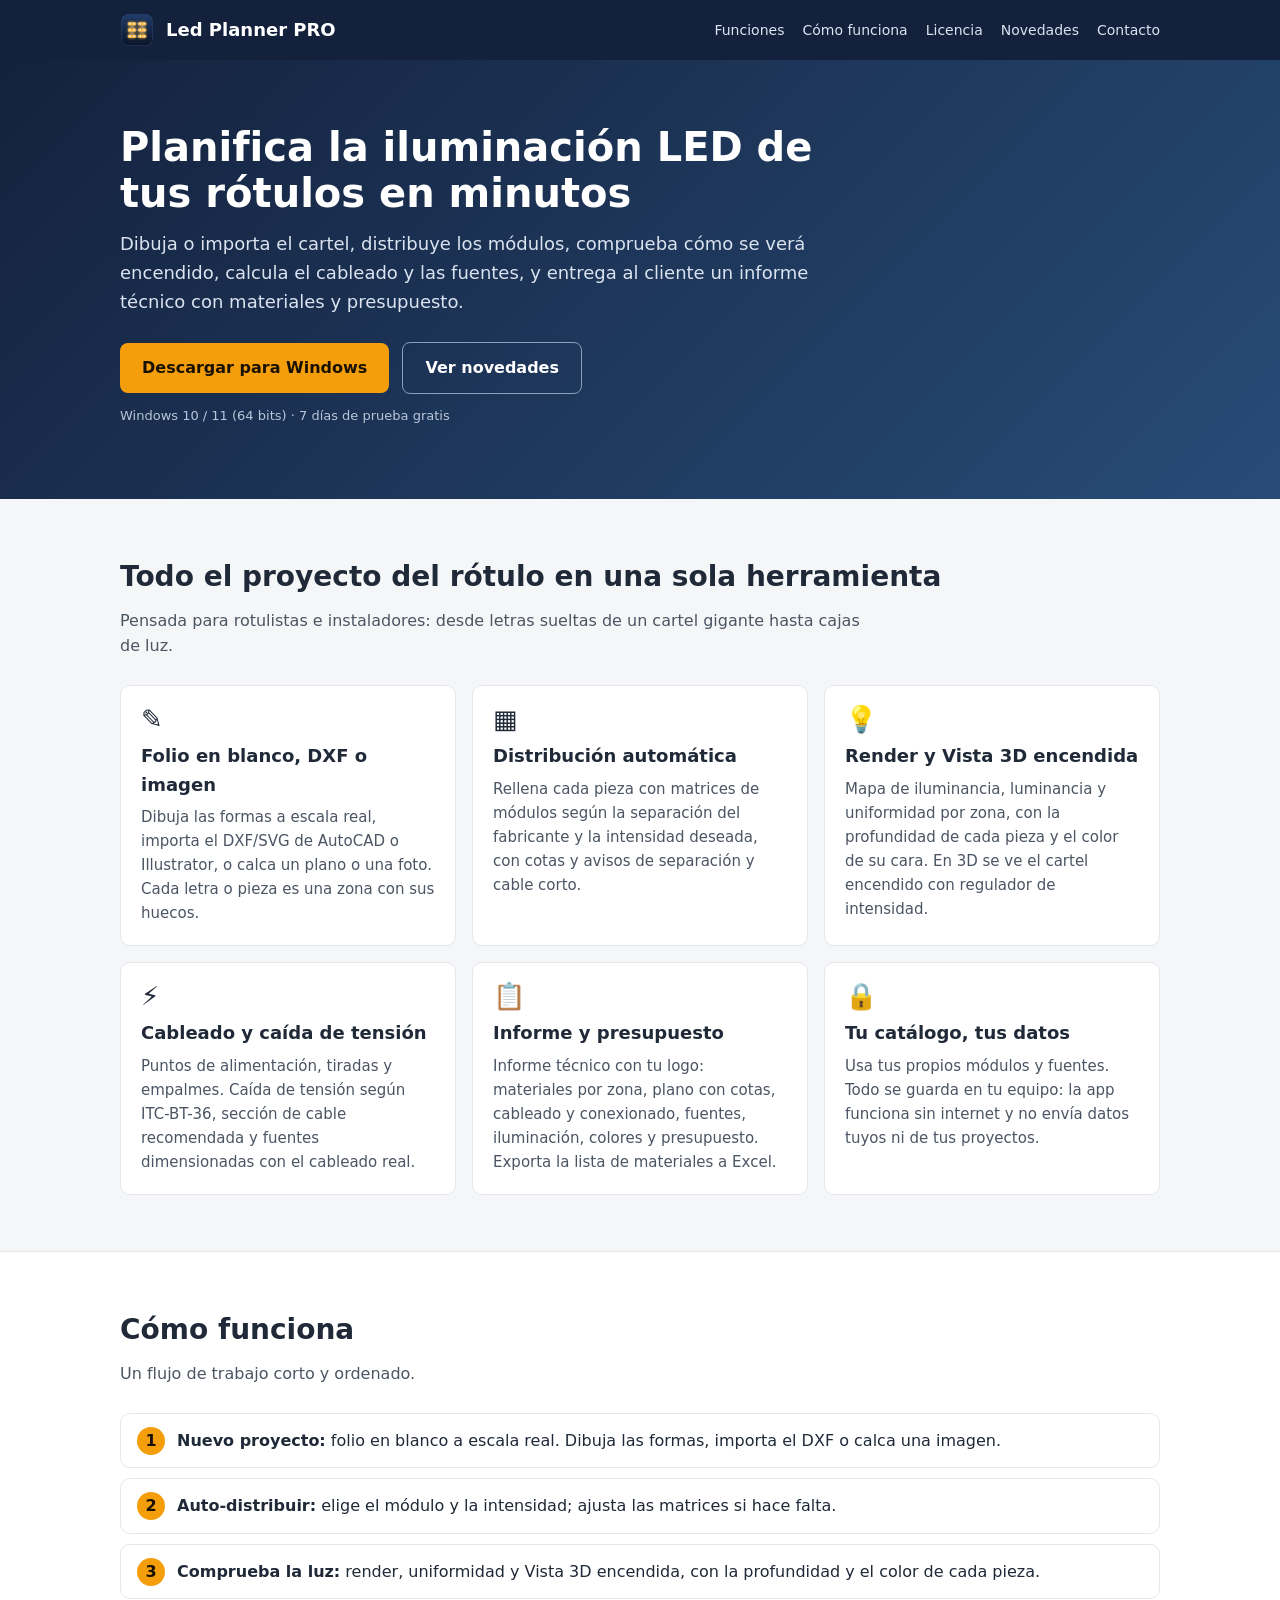
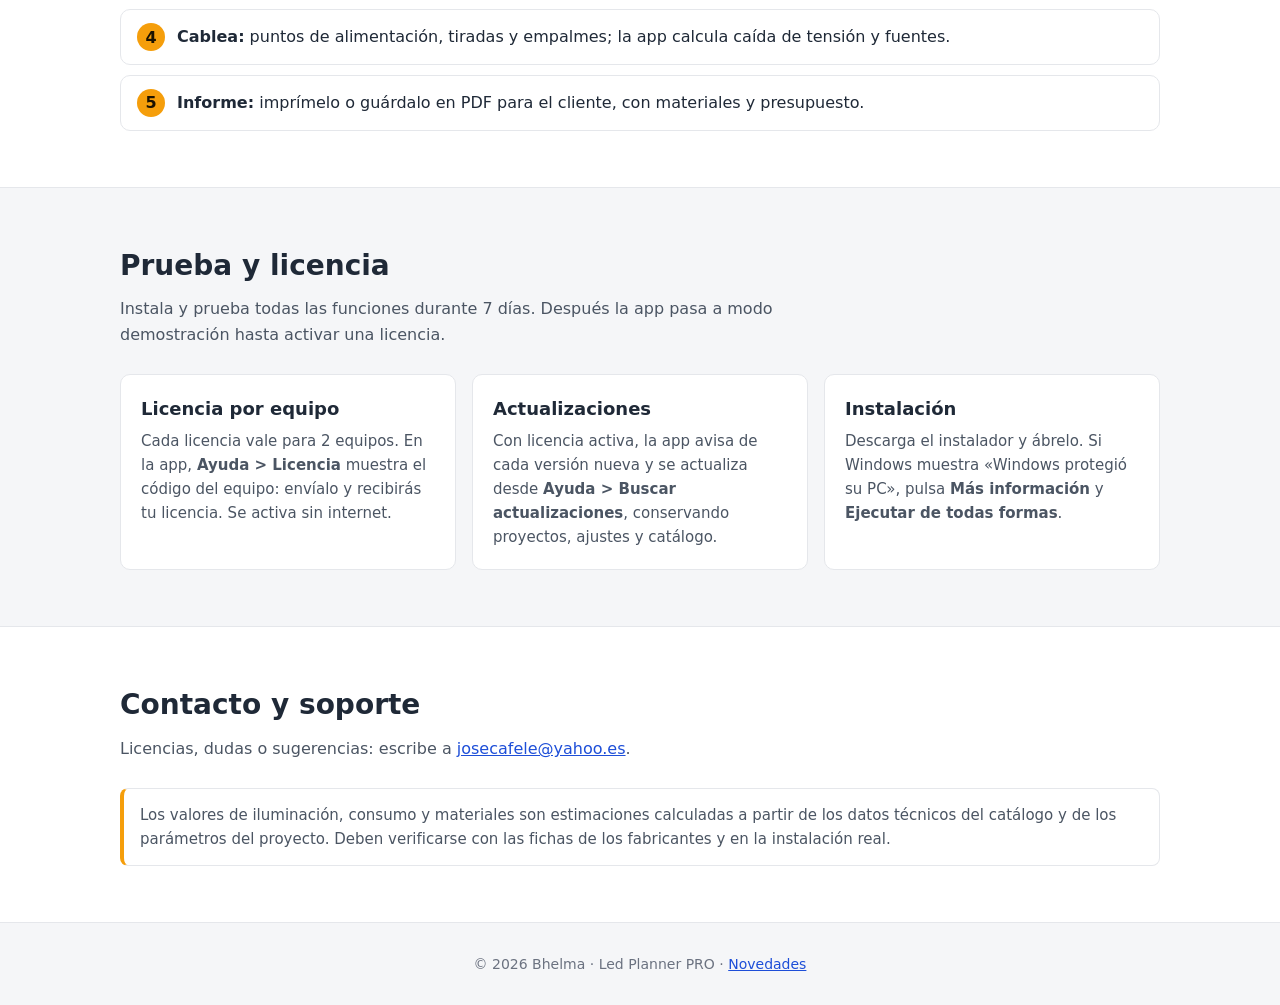
==== index.html @ 26e9446d "Web y novedades 2.10.0" ====
<!DOCTYPE html>
<html lang="es">
<head>
<meta charset="UTF-8">
<meta name="viewport" content="width=device-width, initial-scale=1">
<title>Led Planner PRO</title>
<meta name="description" content="Led Planner PRO: planificación de módulos LED para rótulos y letras corpóreas. Distribución, iluminación, cableado, fuentes de alimentación e informe para el cliente.">
<link rel="icon" href="icon.png">
<link rel="stylesheet" href="style.css">
</head>
<body>
<header class="top"><div class="wrap">
  <img src="icon.png" alt=""><a class="brand" href="./">Led Planner PRO</a>
  <nav><a href="#funciones">Funciones</a><a href="#como">Cómo funciona</a><a href="#licencia">Licencia</a><a href="novedades.html">Novedades</a><a href="#contacto">Contacto</a></nav>
</div></header>

<div class="hero"><div class="wrap">
  <h1>Planifica la iluminación LED de tus rótulos en minutos</h1>
  <p>Dibuja o importa el cartel, distribuye los módulos, comprueba cómo se verá encendido, calcula el cableado y las fuentes, y entrega al cliente un informe técnico con materiales y presupuesto.</p>
  <a class="btn" id="dl" href="https://github.com/Bhelma/ledplannerpro/releases/latest">Descargar para Windows</a>
  <a class="btn sec" href="novedades.html">Ver novedades</a>
  <span class="ver" id="ver">Windows 10 / 11 (64 bits) · 7 días de prueba gratis</span>
</div></div>

<section id="funciones"><div class="wrap">
  <h2>Todo el proyecto del rótulo en una sola herramienta</h2>
  <p class="lead">Pensada para rotulistas e instaladores: desde letras sueltas de un cartel gigante hasta cajas de luz.</p>
  <div class="grid">
    <div class="card"><div class="ic">&#9998;</div><h3>Folio en blanco, DXF o imagen</h3><p>Dibuja las formas a escala real, importa el DXF/SVG de AutoCAD o Illustrator, o calca un plano o una foto. Cada letra o pieza es una zona con sus huecos.</p></div>
    <div class="card"><div class="ic">&#9638;</div><h3>Distribución automática</h3><p>Rellena cada pieza con matrices de módulos según la separación del fabricante y la intensidad deseada, con cotas y avisos de separación y cable corto.</p></div>
    <div class="card"><div class="ic">&#128161;</div><h3>Render y Vista 3D encendida</h3><p>Mapa de iluminancia, luminancia y uniformidad por zona, con la profundidad de cada pieza y el color de su cara. En 3D se ve el cartel encendido con regulador de intensidad.</p></div>
    <div class="card"><div class="ic">&#9889;</div><h3>Cableado y caída de tensión</h3><p>Puntos de alimentación, tiradas y empalmes. Caída de tensión según ITC-BT-36, sección de cable recomendada y fuentes dimensionadas con el cableado real.</p></div>
    <div class="card"><div class="ic">&#128203;</div><h3>Informe y presupuesto</h3><p>Informe técnico con tu logo: materiales por zona, plano con cotas, cableado y conexionado, fuentes, iluminación, colores y presupuesto. Exporta la lista de materiales a Excel.</p></div>
    <div class="card"><div class="ic">&#128274;</div><h3>Tu catálogo, tus datos</h3><p>Usa tus propios módulos y fuentes. Todo se guarda en tu equipo: la app funciona sin internet y no envía datos tuyos ni de tus proyectos.</p></div>
  </div>
</div></section>

<section id="como" class="alt"><div class="wrap">
  <h2>Cómo funciona</h2>
  <p class="lead">Un flujo de trabajo corto y ordenado.</p>
  <ol class="steps">
    <li><b>Nuevo proyecto:</b> folio en blanco a escala real. Dibuja las formas, importa el DXF o calca una imagen.</li>
    <li><b>Auto-distribuir:</b> elige el módulo y la intensidad; ajusta las matrices si hace falta.</li>
    <li><b>Comprueba la luz:</b> render, uniformidad y Vista 3D encendida, con la profundidad y el color de cada pieza.</li>
    <li><b>Cablea:</b> puntos de alimentación, tiradas y empalmes; la app calcula caída de tensión y fuentes.</li>
    <li><b>Informe:</b> imprímelo o guárdalo en PDF para el cliente, con materiales y presupuesto.</li>
  </ol>
</div></section>

<section id="licencia"><div class="wrap">
  <h2>Prueba y licencia</h2>
  <p class="lead">Instala y prueba todas las funciones durante 7 días. Después la app pasa a modo demostración hasta activar una licencia.</p>
  <div class="grid">
    <div class="card"><h3>Licencia por equipo</h3><p>Cada licencia vale para 2 equipos. En la app, <b>Ayuda &gt; Licencia</b> muestra el código del equipo: envíalo y recibirás tu licencia. Se activa sin internet.</p></div>
    <div class="card"><h3>Actualizaciones</h3><p>Con licencia activa, la app avisa de cada versión nueva y se actualiza desde <b>Ayuda &gt; Buscar actualizaciones</b>, conservando proyectos, ajustes y catálogo.</p></div>
    <div class="card"><h3>Instalación</h3><p>Descarga el instalador y ábrelo. Si Windows muestra «Windows protegió su PC», pulsa <b>Más información</b> y <b>Ejecutar de todas formas</b>.</p></div>
  </div>
</div></section>

<section id="contacto" class="alt"><div class="wrap">
  <h2>Contacto y soporte</h2>
  <p class="lead">Licencias, dudas o sugerencias: escribe a <a href="mailto:josecafele@yahoo.es">josecafele@yahoo.es</a>.</p>
  <div class="note">Los valores de iluminación, consumo y materiales son estimaciones calculadas a partir de los datos técnicos del catálogo y de los parámetros del proyecto. Deben verificarse con las fichas de los fabricantes y en la instalación real.</div>
</div></section>

<footer><div class="wrap">© <span id="year">2026</span> Bhelma · Led Planner PRO · <a href="novedades.html">Novedades</a></div></footer>
<script src="site.js"></script>
</body>
</html>
---- style.css ----
:root{
  --bg:#f5f6f8;--card:#ffffff;--tx:#1f2937;--tx2:#4b5563;--tx3:#6b7280;--bd:#e5e7eb;
  --ac:#f59e0b;--ac2:#d97706;--hero1:#14213d;--hero2:#274c77;--link:#1d4ed8;--ok:#166534;--okb:#dcfce7;
}
@media (prefers-color-scheme:dark){
  :root{--bg:#111318;--card:#1b1e25;--tx:#e5e7eb;--tx2:#c4c8d0;--tx3:#9aa0aa;--bd:#2c313b;--link:#7aa2f7;--ok:#86efac;--okb:#14321f}
}
*{box-sizing:border-box}
html{scroll-behavior:smooth}
body{margin:0;background:var(--bg);color:var(--tx);font:16px/1.6 "Segoe UI",system-ui,-apple-system,Roboto,Arial,sans-serif}
a{color:var(--link)}
.wrap{max-width:1080px;margin:0 auto;padding:0 20px}
header.top{background:var(--hero1);color:#fff}
header.top .wrap{display:flex;align-items:center;gap:12px;height:60px}
header.top img{width:34px;height:34px;border-radius:8px}
header.top .brand{font-weight:700;font-size:18px;color:#fff;text-decoration:none}
header.top nav{margin-left:auto;display:flex;gap:18px;flex-wrap:wrap}
header.top nav a{color:#dbe3f0;text-decoration:none;font-size:14px}
header.top nav a:hover{color:#fff}
.hero{background:linear-gradient(135deg,var(--hero1),var(--hero2));color:#fff;padding:64px 0 72px}
.hero h1{font-size:40px;line-height:1.15;margin:0 0 14px;max-width:760px}
.hero p{font-size:18px;color:#dbe3f0;max-width:700px;margin:0 0 26px}
.btn{display:inline-block;background:var(--ac);color:#1a1200;font-weight:700;text-decoration:none;padding:12px 22px;border-radius:8px;border:0;font-size:16px}
.btn:hover{background:var(--ac2);color:#fff}
.btn.sec{background:transparent;color:#fff;border:1px solid #8aa0c2;margin-left:8px;font-weight:600}
.btn.sec:hover{background:rgba(255,255,255,.1)}
.ver{display:block;margin-top:12px;font-size:13px;color:#b9c6da}
section{padding:56px 0}
section h2{font-size:28px;margin:0 0 8px}
section .lead{color:var(--tx2);margin:0 0 26px;max-width:760px}
.grid{display:grid;grid-template-columns:repeat(auto-fit,minmax(280px,1fr));gap:16px}
.card{background:var(--card);border:1px solid var(--bd);border-radius:10px;padding:20px}
.card h3{margin:0 0 6px;font-size:18px}
.card p{margin:0;color:var(--tx2);font-size:15px}
.card .ic{font-size:26px;line-height:1;margin-bottom:10px}
.steps{counter-reset:s;list-style:none;padding:0;margin:0;display:grid;gap:10px}
.steps li{counter-increment:s;background:var(--card);border:1px solid var(--bd);border-radius:10px;padding:14px 16px 14px 56px;position:relative}
.steps li::before{content:counter(s);position:absolute;left:16px;top:13px;width:28px;height:28px;border-radius:50%;background:var(--ac);color:#1a1200;font-weight:700;display:flex;align-items:center;justify-content:center}
.note{background:var(--card);border:1px solid var(--bd);border-left:4px solid var(--ac);border-radius:8px;padding:14px 16px;color:var(--tx2);font-size:15px}
.alt{background:var(--card);border-top:1px solid var(--bd);border-bottom:1px solid var(--bd)}
.alt .card{background:var(--bg)}
footer{padding:30px 0;color:var(--tx3);font-size:14px;text-align:center}
/* novedades */
.nv-card{background:var(--card);border:1px solid var(--bd);border-radius:10px;padding:18px 20px;margin-bottom:14px;scroll-margin-top:20px}
.nv-h{display:flex;align-items:center;gap:10px;flex-wrap:wrap}
.nv-v{font-weight:700;color:var(--link);font-size:18px}
.nv-new{font-size:12px;font-weight:700;background:var(--okb);color:var(--ok);border-radius:10px;padding:1px 9px}
.nv-d{margin-left:auto;font-size:13px;color:var(--tx3)}
.nv-t{font-weight:600;margin:4px 0}
.nv-card ul{margin:6px 0 0;padding-left:20px;color:var(--tx2)}
@media (max-width:640px){.hero h1{font-size:30px}.btn.sec{margin:10px 0 0}header.top nav{display:none}}
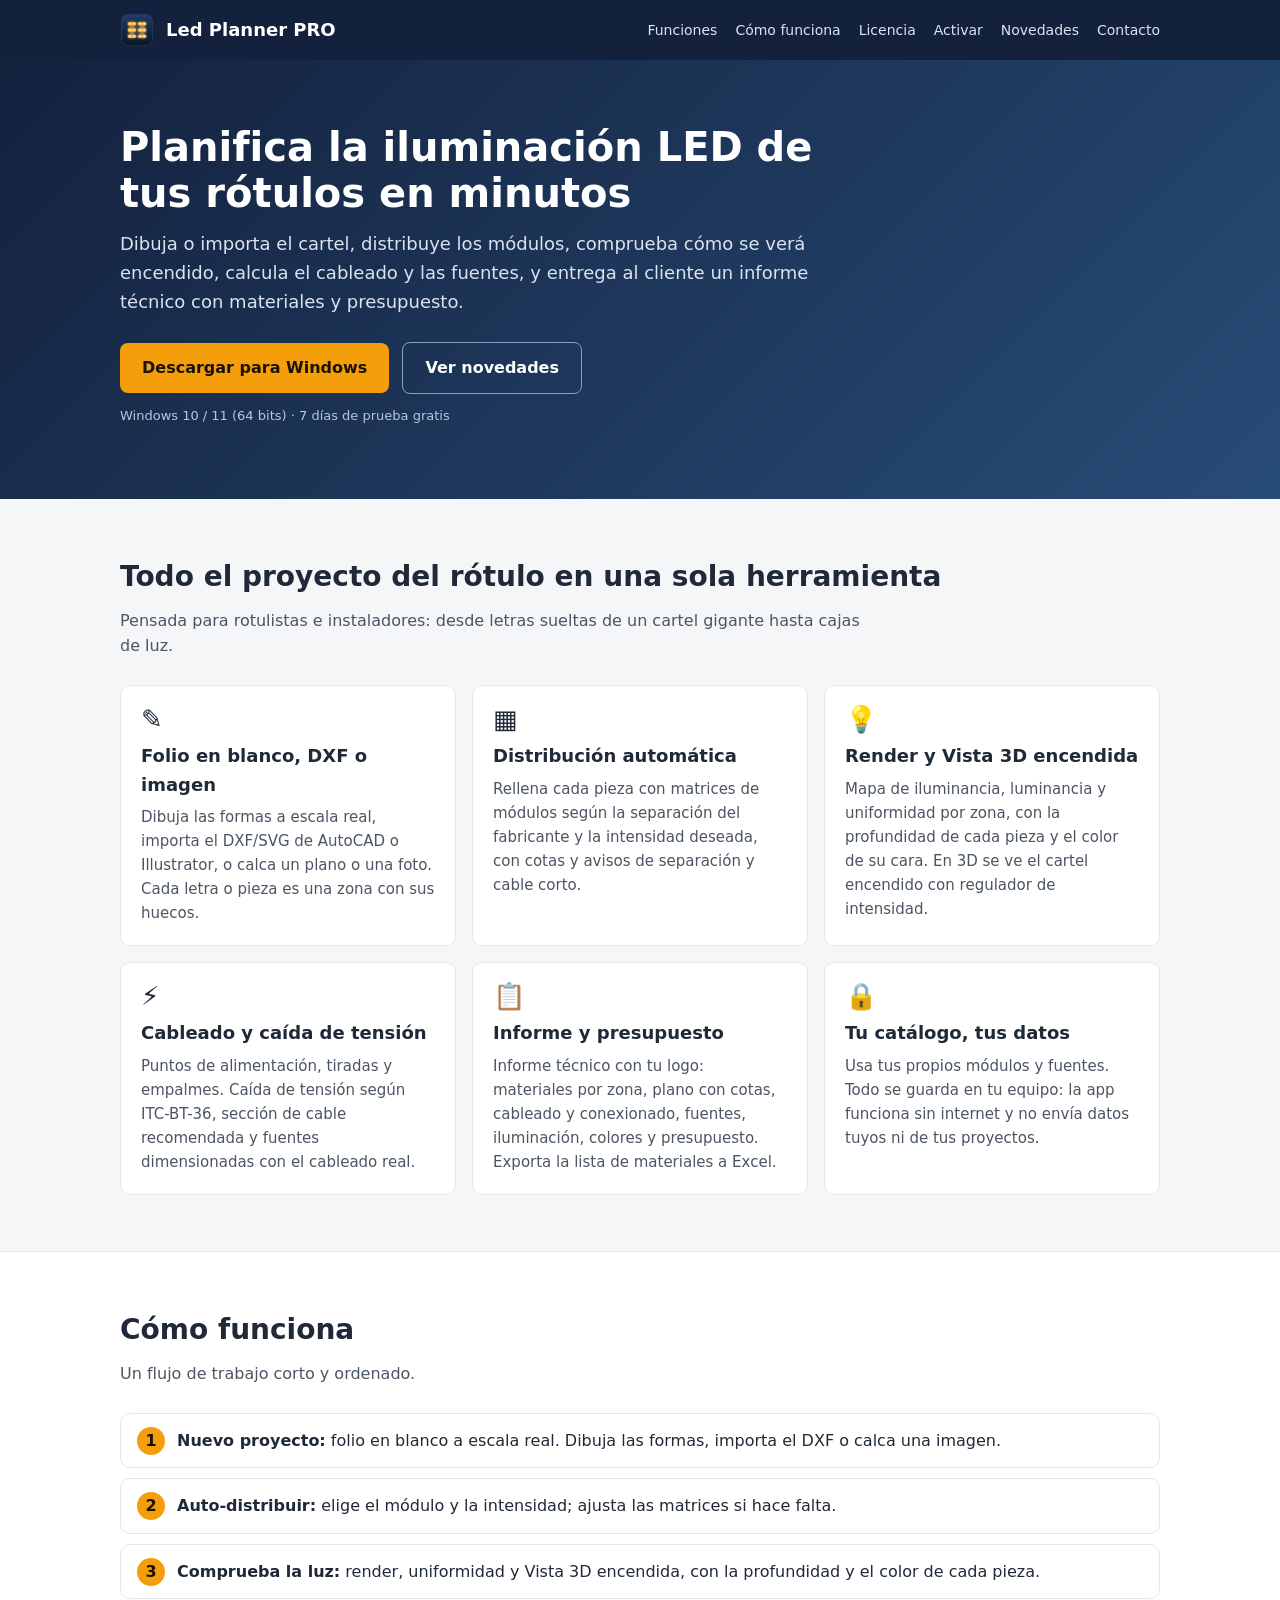
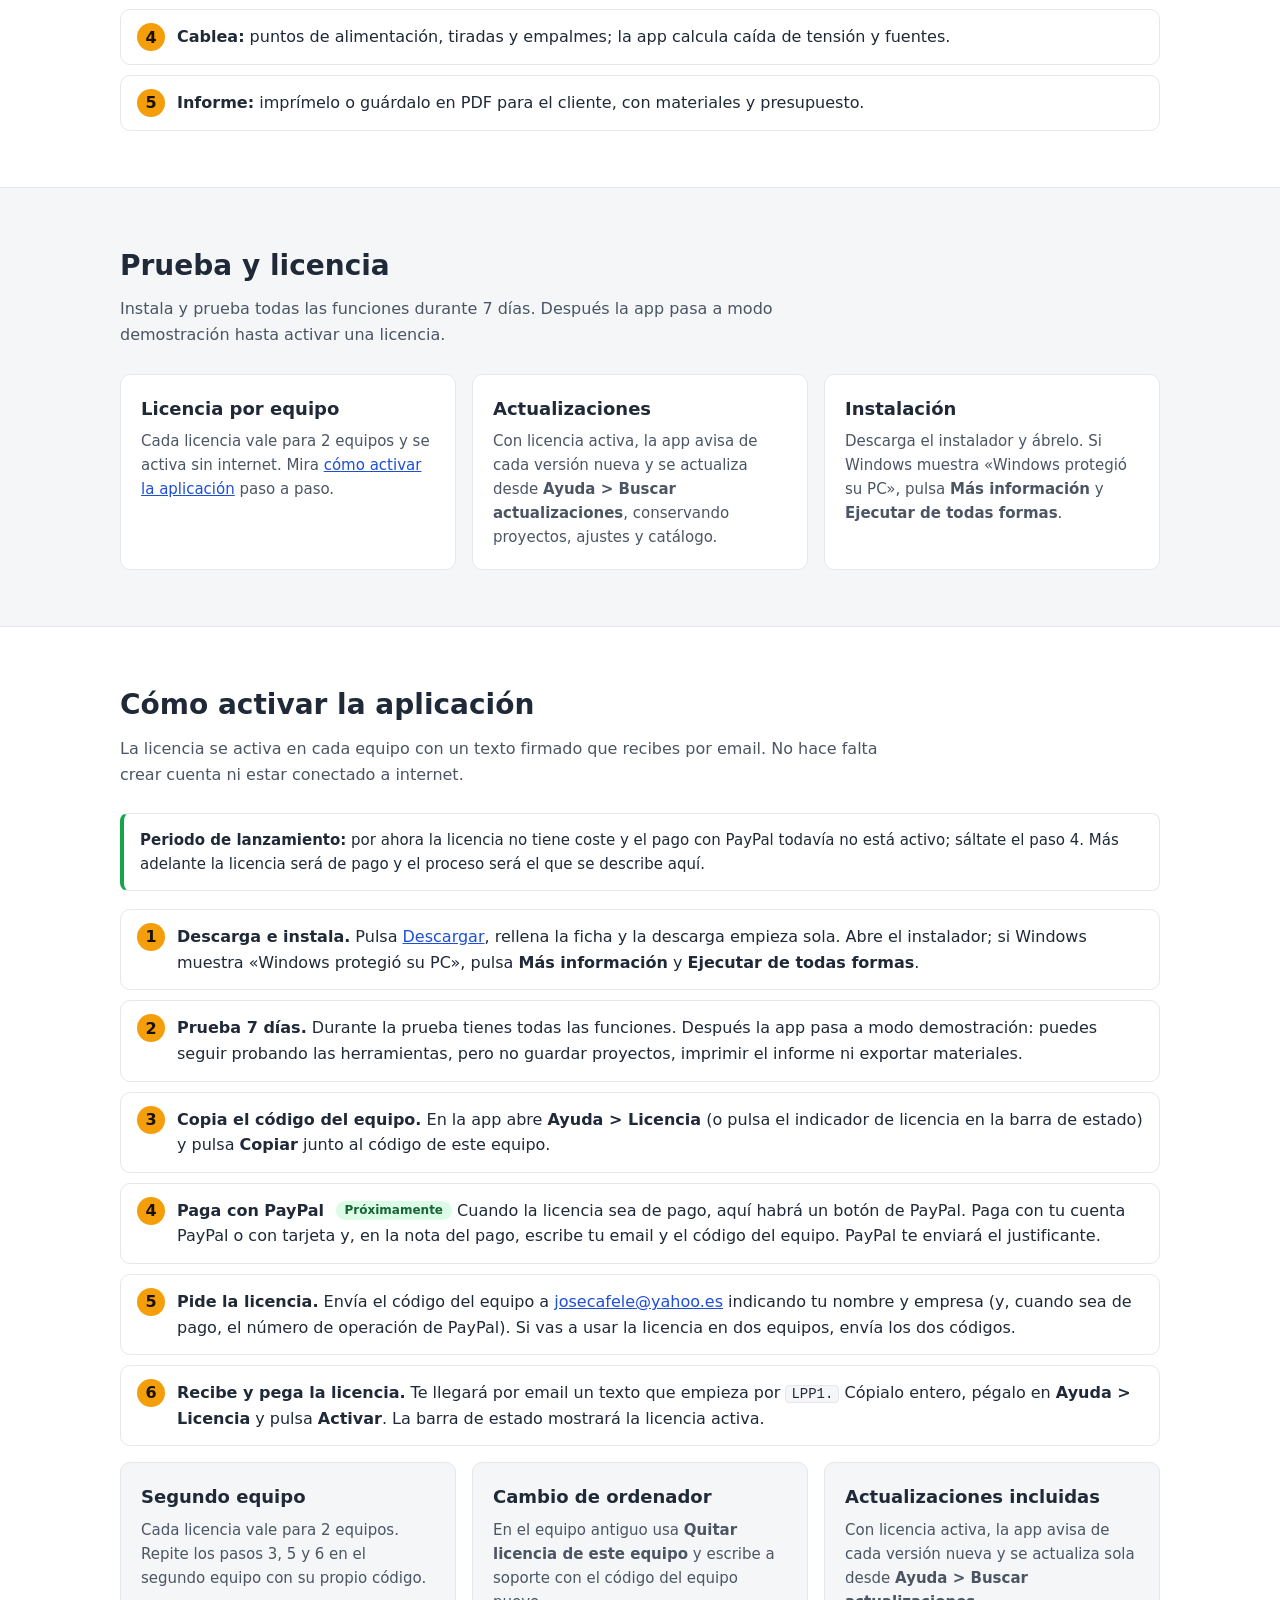
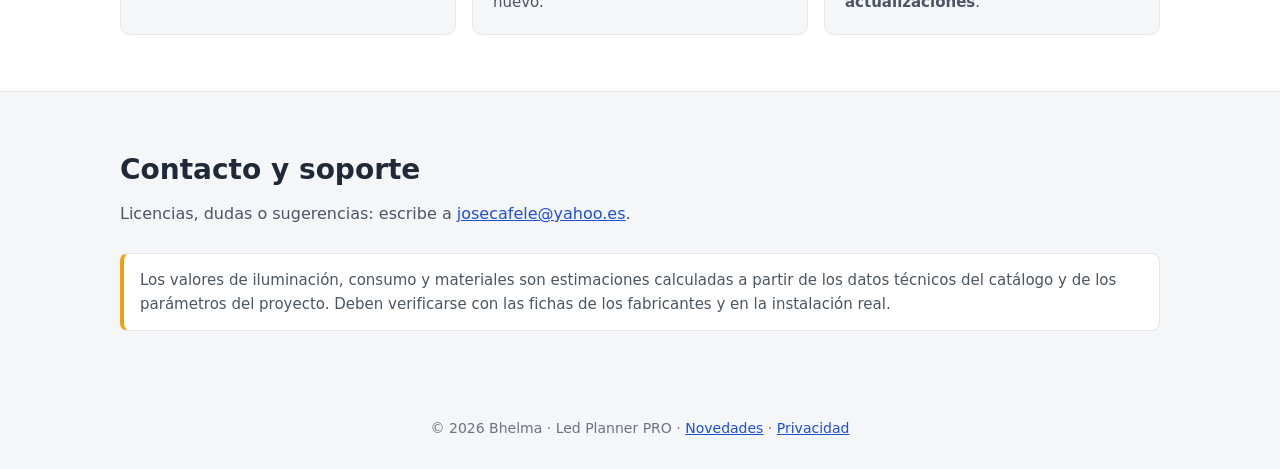
==== commit 631e7118: "Web y novedades 2.10.0" ====
--- a/index.html
+++ b/index.html
@@ -11,13 +11,13 @@
 <body>
 <header class="top"><div class="wrap">
   <img src="icon.png" alt=""><a class="brand" href="./">Led Planner PRO</a>
-  <nav><a href="#funciones">Funciones</a><a href="#como">Cómo funciona</a><a href="#licencia">Licencia</a><a href="novedades.html">Novedades</a><a href="#contacto">Contacto</a></nav>
+  <nav><a href="#funciones">Funciones</a><a href="#como">Cómo funciona</a><a href="#licencia">Licencia</a><a href="#activar">Activar</a><a href="novedades.html">Novedades</a><a href="#contacto">Contacto</a></nav>
 </div></header>
 
 <div class="hero"><div class="wrap">
   <h1>Planifica la iluminación LED de tus rótulos en minutos</h1>
   <p>Dibuja o importa el cartel, distribuye los módulos, comprueba cómo se verá encendido, calcula el cableado y las fuentes, y entrega al cliente un informe técnico con materiales y presupuesto.</p>
-  <a class="btn" id="dl" href="https://github.com/Bhelma/ledplannerpro/releases/latest">Descargar para Windows</a>
+  <a class="btn" id="dl" href="#descargar">Descargar para Windows</a>
   <a class="btn sec" href="novedades.html">Ver novedades</a>
   <span class="ver" id="ver">Windows 10 / 11 (64 bits) · 7 días de prueba gratis</span>
 </div></div>
@@ -51,19 +51,38 @@
   <h2>Prueba y licencia</h2>
   <p class="lead">Instala y prueba todas las funciones durante 7 días. Después la app pasa a modo demostración hasta activar una licencia.</p>
   <div class="grid">
-    <div class="card"><h3>Licencia por equipo</h3><p>Cada licencia vale para 2 equipos. En la app, <b>Ayuda &gt; Licencia</b> muestra el código del equipo: envíalo y recibirás tu licencia. Se activa sin internet.</p></div>
+    <div class="card"><h3>Licencia por equipo</h3><p>Cada licencia vale para 2 equipos y se activa sin internet. Mira <a href="#activar">cómo activar la aplicación</a> paso a paso.</p></div>
     <div class="card"><h3>Actualizaciones</h3><p>Con licencia activa, la app avisa de cada versión nueva y se actualiza desde <b>Ayuda &gt; Buscar actualizaciones</b>, conservando proyectos, ajustes y catálogo.</p></div>
     <div class="card"><h3>Instalación</h3><p>Descarga el instalador y ábrelo. Si Windows muestra «Windows protegió su PC», pulsa <b>Más información</b> y <b>Ejecutar de todas formas</b>.</p></div>
   </div>
 </div></section>
 
-<section id="contacto" class="alt"><div class="wrap">
+<section id="activar" class="alt"><div class="wrap">
+  <h2>Cómo activar la aplicación</h2>
+  <p class="lead">La licencia se activa en cada equipo con un texto firmado que recibes por email. No hace falta crear cuenta ni estar conectado a internet.</p>
+  <div class="note launch"><b>Periodo de lanzamiento:</b> por ahora la licencia no tiene coste y el pago con PayPal todavía no está activo; sáltate el paso 4. Más adelante la licencia será de pago y el proceso será el que se describe aquí.</div>
+  <ol class="steps">
+    <li><b>Descarga e instala.</b> Pulsa <a href="#descargar" class="dl-open">Descargar</a>, rellena la ficha y la descarga empieza sola. Abre el instalador; si Windows muestra «Windows protegió su PC», pulsa <b>Más información</b> y <b>Ejecutar de todas formas</b>.</li>
+    <li><b>Prueba 7 días.</b> Durante la prueba tienes todas las funciones. Después la app pasa a modo demostración: puedes seguir probando las herramientas, pero no guardar proyectos, imprimir el informe ni exportar materiales.</li>
+    <li><b>Copia el código del equipo.</b> En la app abre <b>Ayuda &gt; Licencia</b> (o pulsa el indicador de licencia en la barra de estado) y pulsa <b>Copiar</b> junto al código de este equipo.</li>
+    <li><b>Paga con PayPal <span class="soon">Próximamente</span></b> Cuando la licencia sea de pago, aquí habrá un botón de PayPal. Paga con tu cuenta PayPal o con tarjeta y, en la nota del pago, escribe tu email y el código del equipo. PayPal te enviará el justificante.</li>
+    <li><b>Pide la licencia.</b> Envía el código del equipo a <a id="licmail" href="mailto:josecafele@yahoo.es">josecafele@yahoo.es</a> indicando tu nombre y empresa (y, cuando sea de pago, el número de operación de PayPal). Si vas a usar la licencia en dos equipos, envía los dos códigos.</li>
+    <li><b>Recibe y pega la licencia.</b> Te llegará por email un texto que empieza por <code>LPP1.</code> Cópialo entero, pégalo en <b>Ayuda &gt; Licencia</b> y pulsa <b>Activar</b>. La barra de estado mostrará la licencia activa.</li>
+  </ol>
+  <div class="grid" style="margin-top:16px">
+    <div class="card"><h3>Segundo equipo</h3><p>Cada licencia vale para 2 equipos. Repite los pasos 3, 5 y 6 en el segundo equipo con su propio código.</p></div>
+    <div class="card"><h3>Cambio de ordenador</h3><p>En el equipo antiguo usa <b>Quitar licencia de este equipo</b> y escribe a soporte con el código del equipo nuevo.</p></div>
+    <div class="card"><h3>Actualizaciones incluidas</h3><p>Con licencia activa, la app avisa de cada versión nueva y se actualiza sola desde <b>Ayuda &gt; Buscar actualizaciones</b>.</p></div>
+  </div>
+</div></section>
+
+<section id="contacto"><div class="wrap">
   <h2>Contacto y soporte</h2>
   <p class="lead">Licencias, dudas o sugerencias: escribe a <a href="mailto:josecafele@yahoo.es">josecafele@yahoo.es</a>.</p>
   <div class="note">Los valores de iluminación, consumo y materiales son estimaciones calculadas a partir de los datos técnicos del catálogo y de los parámetros del proyecto. Deben verificarse con las fichas de los fabricantes y en la instalación real.</div>
 </div></section>
 
-<footer><div class="wrap">© <span id="year">2026</span> Bhelma · Led Planner PRO · <a href="novedades.html">Novedades</a></div></footer>
+<footer><div class="wrap">© <span id="year">2026</span> Bhelma · Led Planner PRO · <a href="novedades.html">Novedades</a> · <a href="privacidad.html">Privacidad</a></div></footer>
 <script src="site.js"></script>
 </body>
 </html>
--- a/style.css
+++ b/style.css
@@ -48,4 +48,30 @@
 .nv-d{margin-left:auto;font-size:13px;color:var(--tx3)}
 .nv-t{font-weight:600;margin:4px 0}
 .nv-card ul{margin:6px 0 0;padding-left:20px;color:var(--tx2)}
+.legal{max-width:760px}
+.legal h3{margin:22px 0 4px;font-size:18px}
+.legal p{margin:0 0 8px;color:var(--tx2)}
+/* activacion */
+code{font-family:Consolas,monospace;background:var(--bg);border:1px solid var(--bd);border-radius:4px;padding:0 5px;font-size:14px}
+.note.launch{border-left-color:#16a34a;margin-bottom:18px;color:var(--tx)}
+.soon{display:inline-block;font-size:12px;font-weight:700;background:var(--okb);color:var(--ok);border-radius:10px;padding:0 9px;margin-left:6px;vertical-align:2px}
+/* ficha de descarga */
+.fdlg{border:1px solid var(--bd);border-radius:12px;padding:0;width:min(440px,calc(100vw - 32px));background:var(--card);color:var(--tx);box-shadow:0 20px 50px rgba(0,0,0,.35)}
+.fdlg::backdrop{background:rgba(10,15,30,.55)}
+.fdlg form{padding:24px 24px 22px;display:grid;gap:12px;position:relative}
+.fdlg h3{margin:0;font-size:20px}
+.fdlg .fs{margin:-6px 0 4px;color:var(--tx2);font-size:15px}
+.fdlg label{display:grid;gap:4px;font-size:14px;font-weight:600;color:var(--tx2)}
+.fdlg input:not([type=checkbox]){font:inherit;font-weight:400;padding:9px 11px;border:1px solid var(--bd);border-radius:7px;background:var(--bg);color:var(--tx)}
+.fdlg input:focus{outline:2px solid var(--ac);outline-offset:0;border-color:var(--ac)}
+.fdlg .chk{display:flex;gap:8px;align-items:flex-start;font-weight:400;font-size:13px}
+.fdlg .chk input{margin-top:3px}
+.fdlg .hp{position:absolute;left:-9999px;width:1px;height:1px;opacity:0}
+.fdlg .fx{position:absolute;top:10px;right:12px;background:none;border:0;font-size:24px;line-height:1;color:var(--tx3);cursor:pointer}
+.fdlg .btn{justify-self:start;cursor:pointer}
+.fdlg .btn:disabled{opacity:.6;cursor:default}
+.fmsg{font-size:14px;color:var(--tx2);min-height:0}
+.fmsg:empty{display:none}
+.fmsg.err{color:#dc2626}
+.fmsg.ok{color:var(--ok);background:var(--okb);border-radius:7px;padding:8px 10px}
 @media (max-width:640px){.hero h1{font-size:30px}.btn.sec{margin:10px 0 0}header.top nav{display:none}}
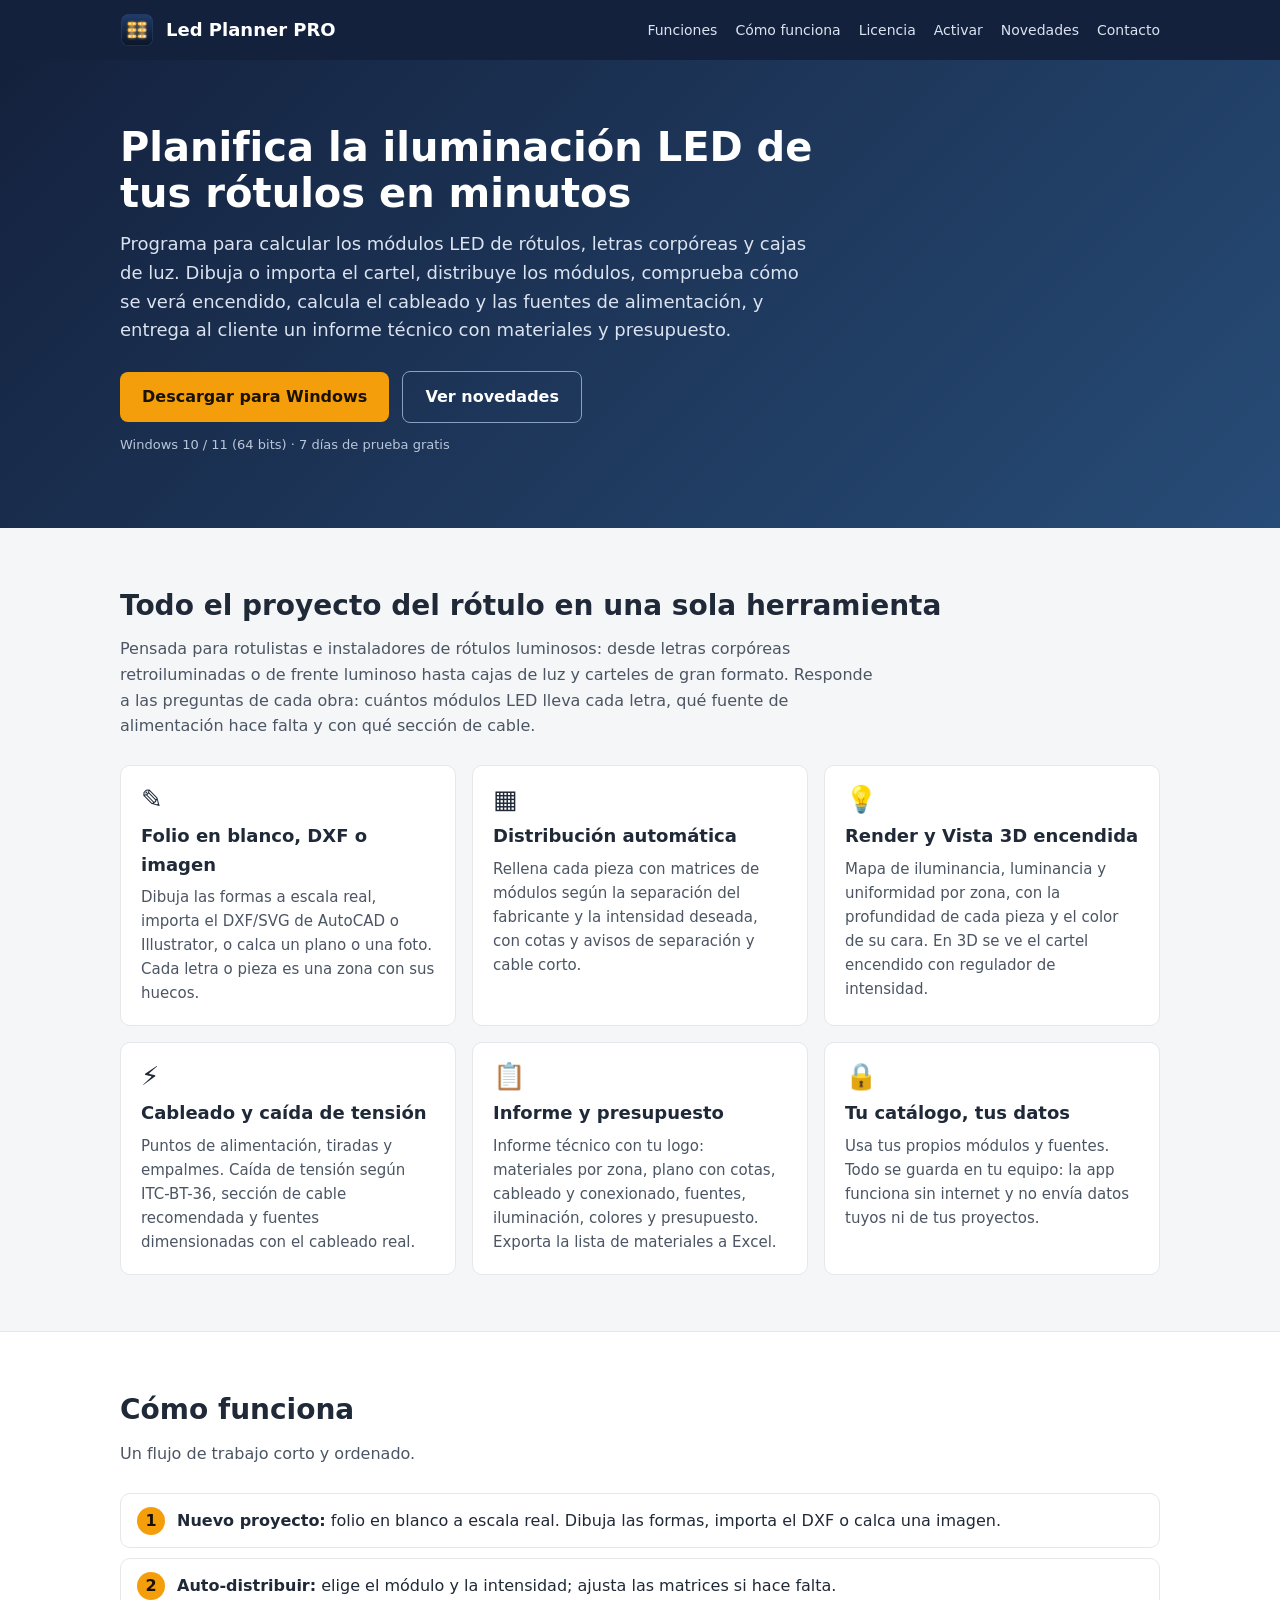
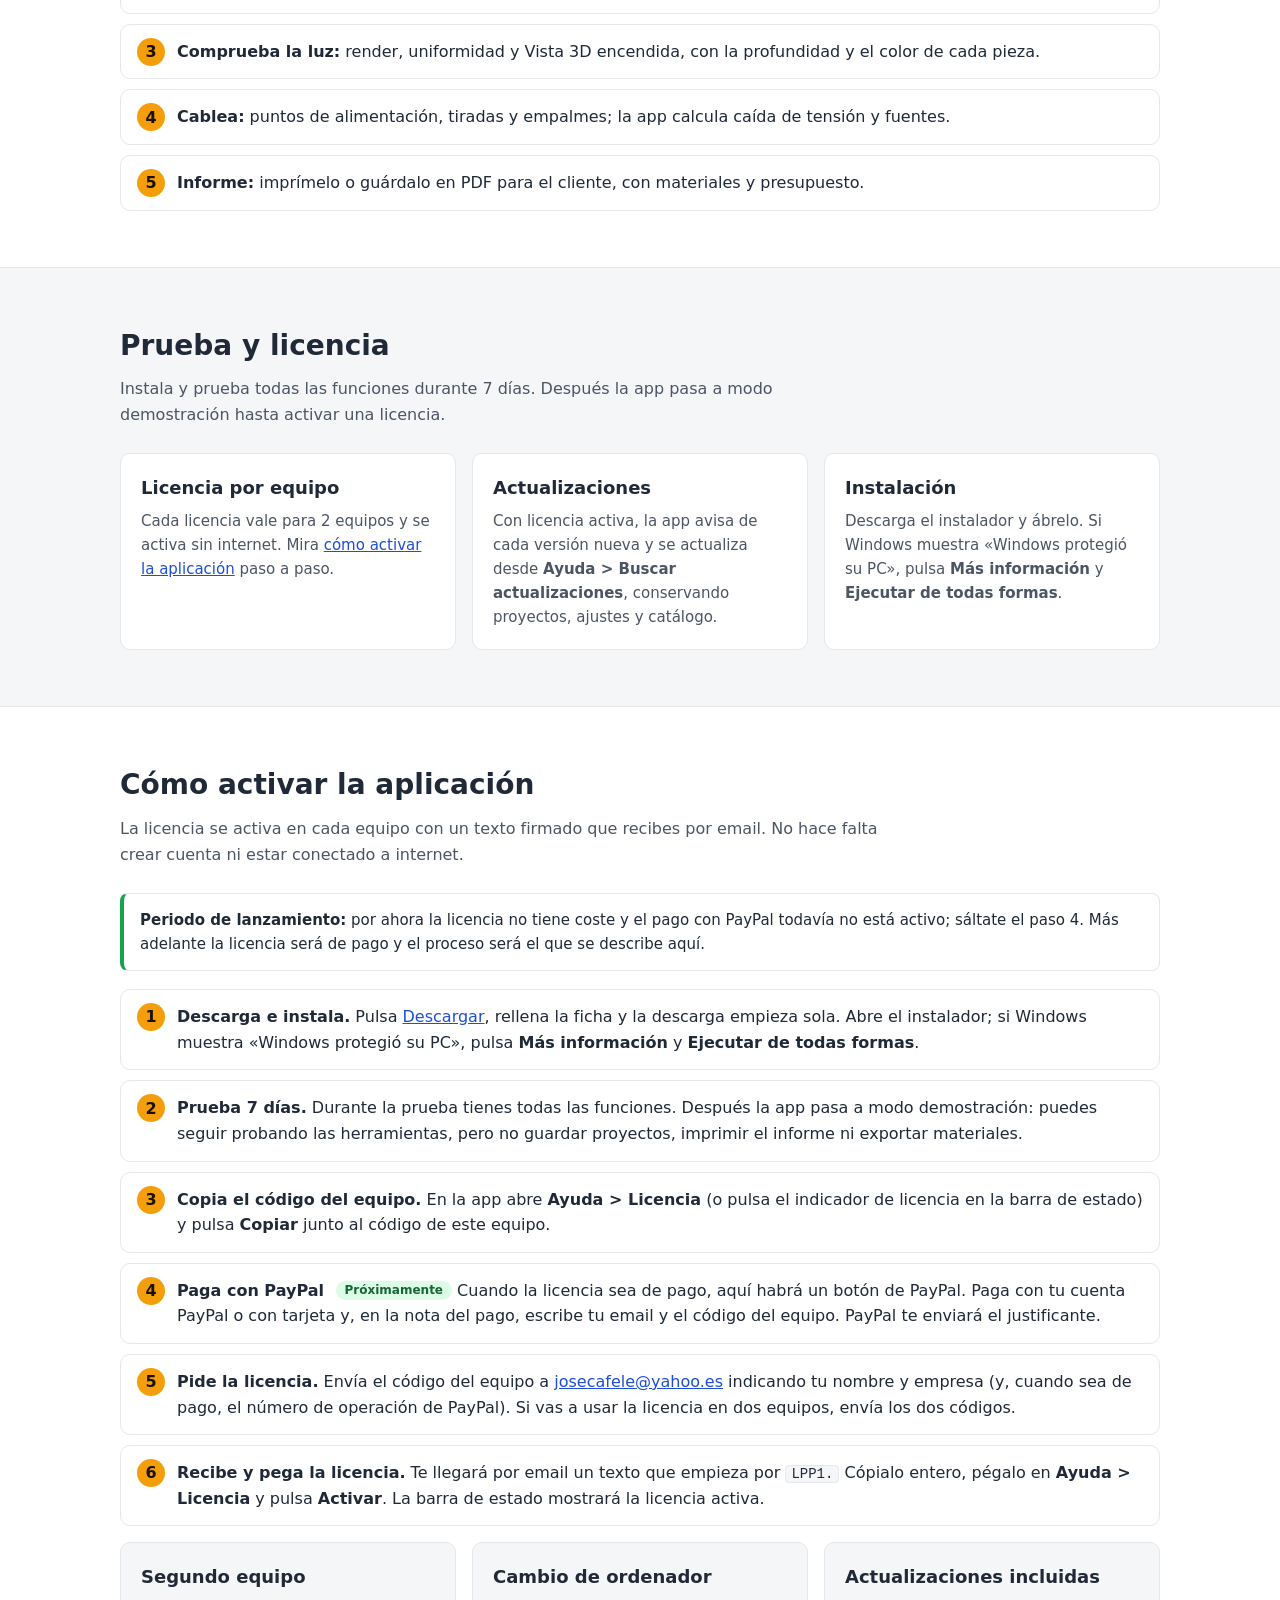
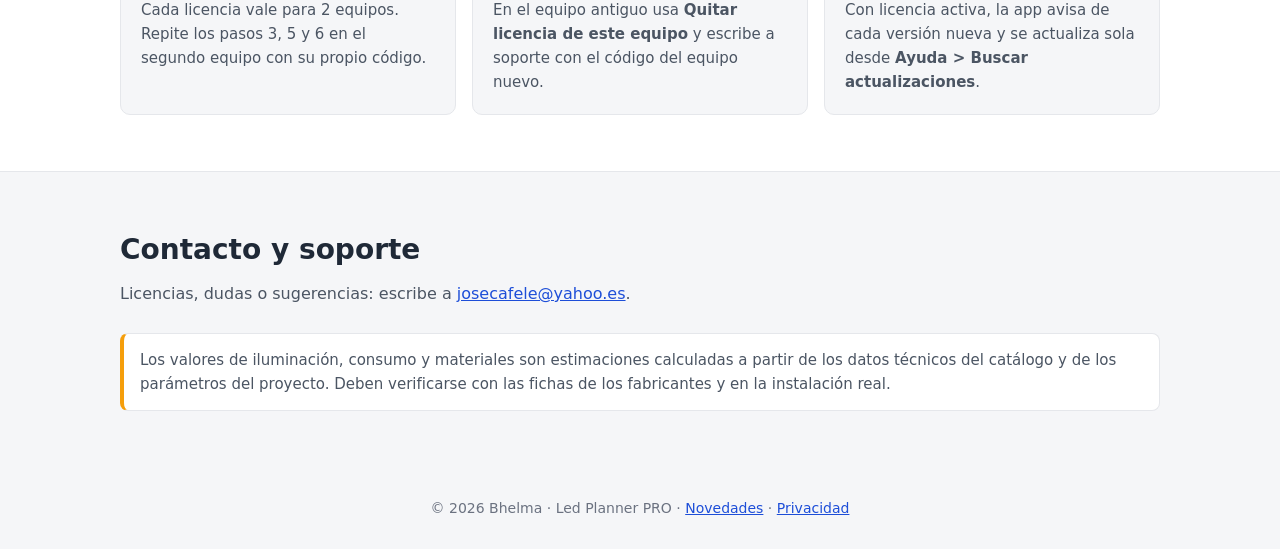
==== commit 4995c4c3: "Web y novedades 2.10.0" ====
--- a/index.html
+++ b/index.html
@@ -3,9 +3,40 @@
 <head>
 <meta charset="UTF-8">
 <meta name="viewport" content="width=device-width, initial-scale=1">
-<title>Led Planner PRO</title>
-<meta name="description" content="Led Planner PRO: planificación de módulos LED para rótulos y letras corpóreas. Distribución, iluminación, cableado, fuentes de alimentación e informe para el cliente.">
+<title>Led Planner PRO · Cálculo de módulos LED para rótulos</title>
+<meta name="description" content="Programa para Windows que calcula los módulos LED de rótulos y letras corpóreas: distribución, iluminación, cableado, fuentes e informe. Prueba gratis 7 días.">
+<link rel="canonical" href="https://bhelma.github.io/ledplannerpro/">
+<meta name="theme-color" content="#14213d">
+<meta property="og:type" content="website">
+<meta property="og:locale" content="es_ES">
+<meta property="og:site_name" content="Led Planner PRO">
+<meta property="og:url" content="https://bhelma.github.io/ledplannerpro/">
+<meta property="og:title" content="Led Planner PRO · Módulos LED para rótulos y letras corpóreas">
+<meta property="og:description" content="Distribuye los módulos LED, comprueba cómo se verá encendido, calcula el cableado y las fuentes, y entrega al cliente un informe técnico. Prueba gratis 7 días.">
+<meta property="og:image" content="https://bhelma.github.io/ledplannerpro/og.png">
+<meta property="og:image:width" content="1200">
+<meta property="og:image:height" content="630">
+<meta property="og:image:alt" content="Led Planner PRO: planificación de módulos LED para rótulos">
+<meta name="twitter:card" content="summary_large_image">
 <link rel="icon" href="icon.png">
+<link rel="apple-touch-icon" href="icon.png">
+<script type="application/ld+json">
+{
+  "@context": "https://schema.org",
+  "@type": "SoftwareApplication",
+  "name": "Led Planner PRO",
+  "url": "https://bhelma.github.io/ledplannerpro/",
+  "description": "Programa para planificar módulos LED en rótulos, letras corpóreas y cajas de luz: distribución automática, iluminancia y uniformidad, vista 3D encendida, cableado con caída de tensión, fuentes de alimentación, informe técnico y presupuesto.",
+  "applicationCategory": "DesignApplication",
+  "operatingSystem": "Windows 10, Windows 11",
+  "inLanguage": "es",
+  "image": "https://bhelma.github.io/ledplannerpro/og.png",
+  "downloadUrl": "https://bhelma.github.io/ledplannerpro/#descargar",
+  "releaseNotes": "https://bhelma.github.io/ledplannerpro/novedades.html",
+  "offers": { "@type": "Offer", "price": "0", "priceCurrency": "EUR", "description": "Prueba gratuita de 7 días" },
+  "publisher": { "@type": "Organization", "name": "Bhelma", "email": "josecafele@yahoo.es" }
+}
+</script>
 <link rel="stylesheet" href="style.css">
 </head>
 <body>
@@ -16,7 +47,7 @@
 
 <div class="hero"><div class="wrap">
   <h1>Planifica la iluminación LED de tus rótulos en minutos</h1>
-  <p>Dibuja o importa el cartel, distribuye los módulos, comprueba cómo se verá encendido, calcula el cableado y las fuentes, y entrega al cliente un informe técnico con materiales y presupuesto.</p>
+  <p>Programa para calcular los módulos LED de rótulos, letras corpóreas y cajas de luz. Dibuja o importa el cartel, distribuye los módulos, comprueba cómo se verá encendido, calcula el cableado y las fuentes de alimentación, y entrega al cliente un informe técnico con materiales y presupuesto.</p>
   <a class="btn" id="dl" href="#descargar">Descargar para Windows</a>
   <a class="btn sec" href="novedades.html">Ver novedades</a>
   <span class="ver" id="ver">Windows 10 / 11 (64 bits) · 7 días de prueba gratis</span>
@@ -24,7 +55,7 @@
 
 <section id="funciones"><div class="wrap">
   <h2>Todo el proyecto del rótulo en una sola herramienta</h2>
-  <p class="lead">Pensada para rotulistas e instaladores: desde letras sueltas de un cartel gigante hasta cajas de luz.</p>
+  <p class="lead">Pensada para rotulistas e instaladores de rótulos luminosos: desde letras corpóreas retroiluminadas o de frente luminoso hasta cajas de luz y carteles de gran formato. Responde a las preguntas de cada obra: cuántos módulos LED lleva cada letra, qué fuente de alimentación hace falta y con qué sección de cable.</p>
   <div class="grid">
     <div class="card"><div class="ic">&#9998;</div><h3>Folio en blanco, DXF o imagen</h3><p>Dibuja las formas a escala real, importa el DXF/SVG de AutoCAD o Illustrator, o calca un plano o una foto. Cada letra o pieza es una zona con sus huecos.</p></div>
     <div class="card"><div class="ic">&#9638;</div><h3>Distribución automática</h3><p>Rellena cada pieza con matrices de módulos según la separación del fabricante y la intensidad deseada, con cotas y avisos de separación y cable corto.</p></div>
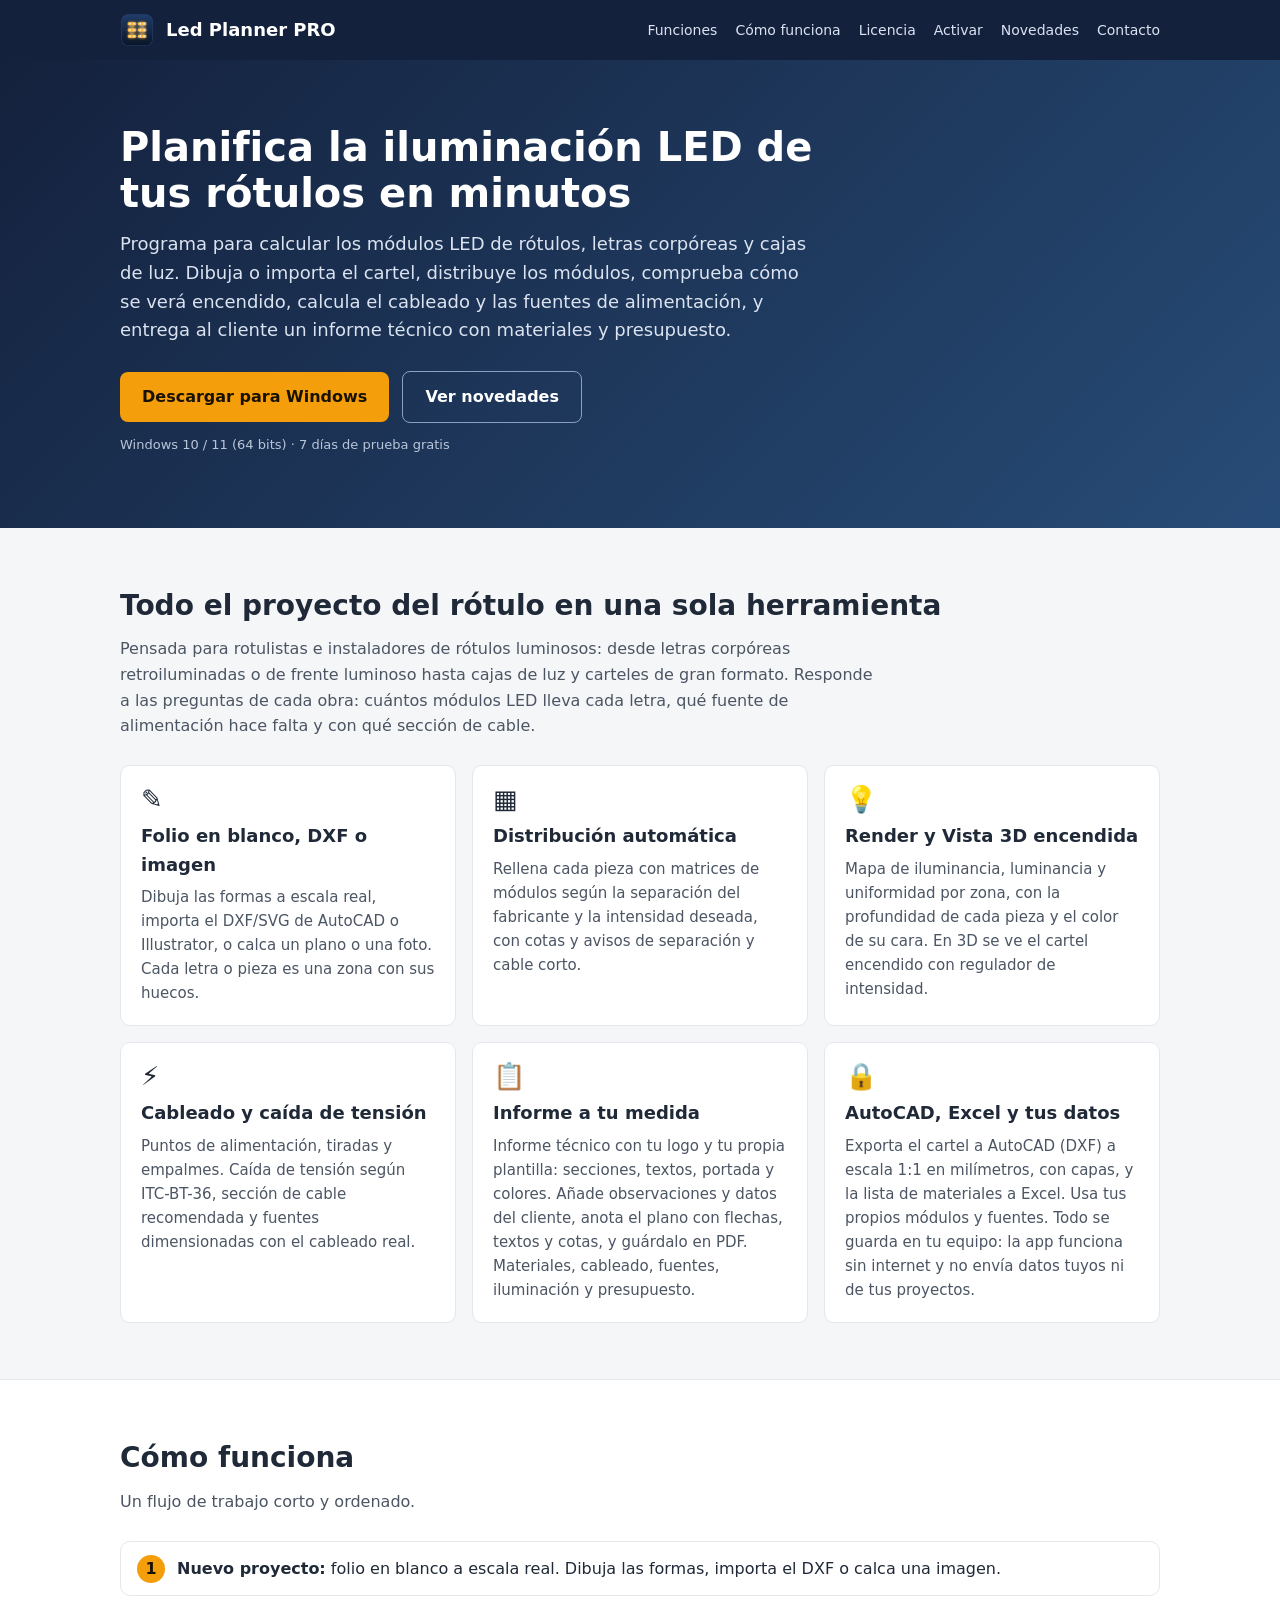
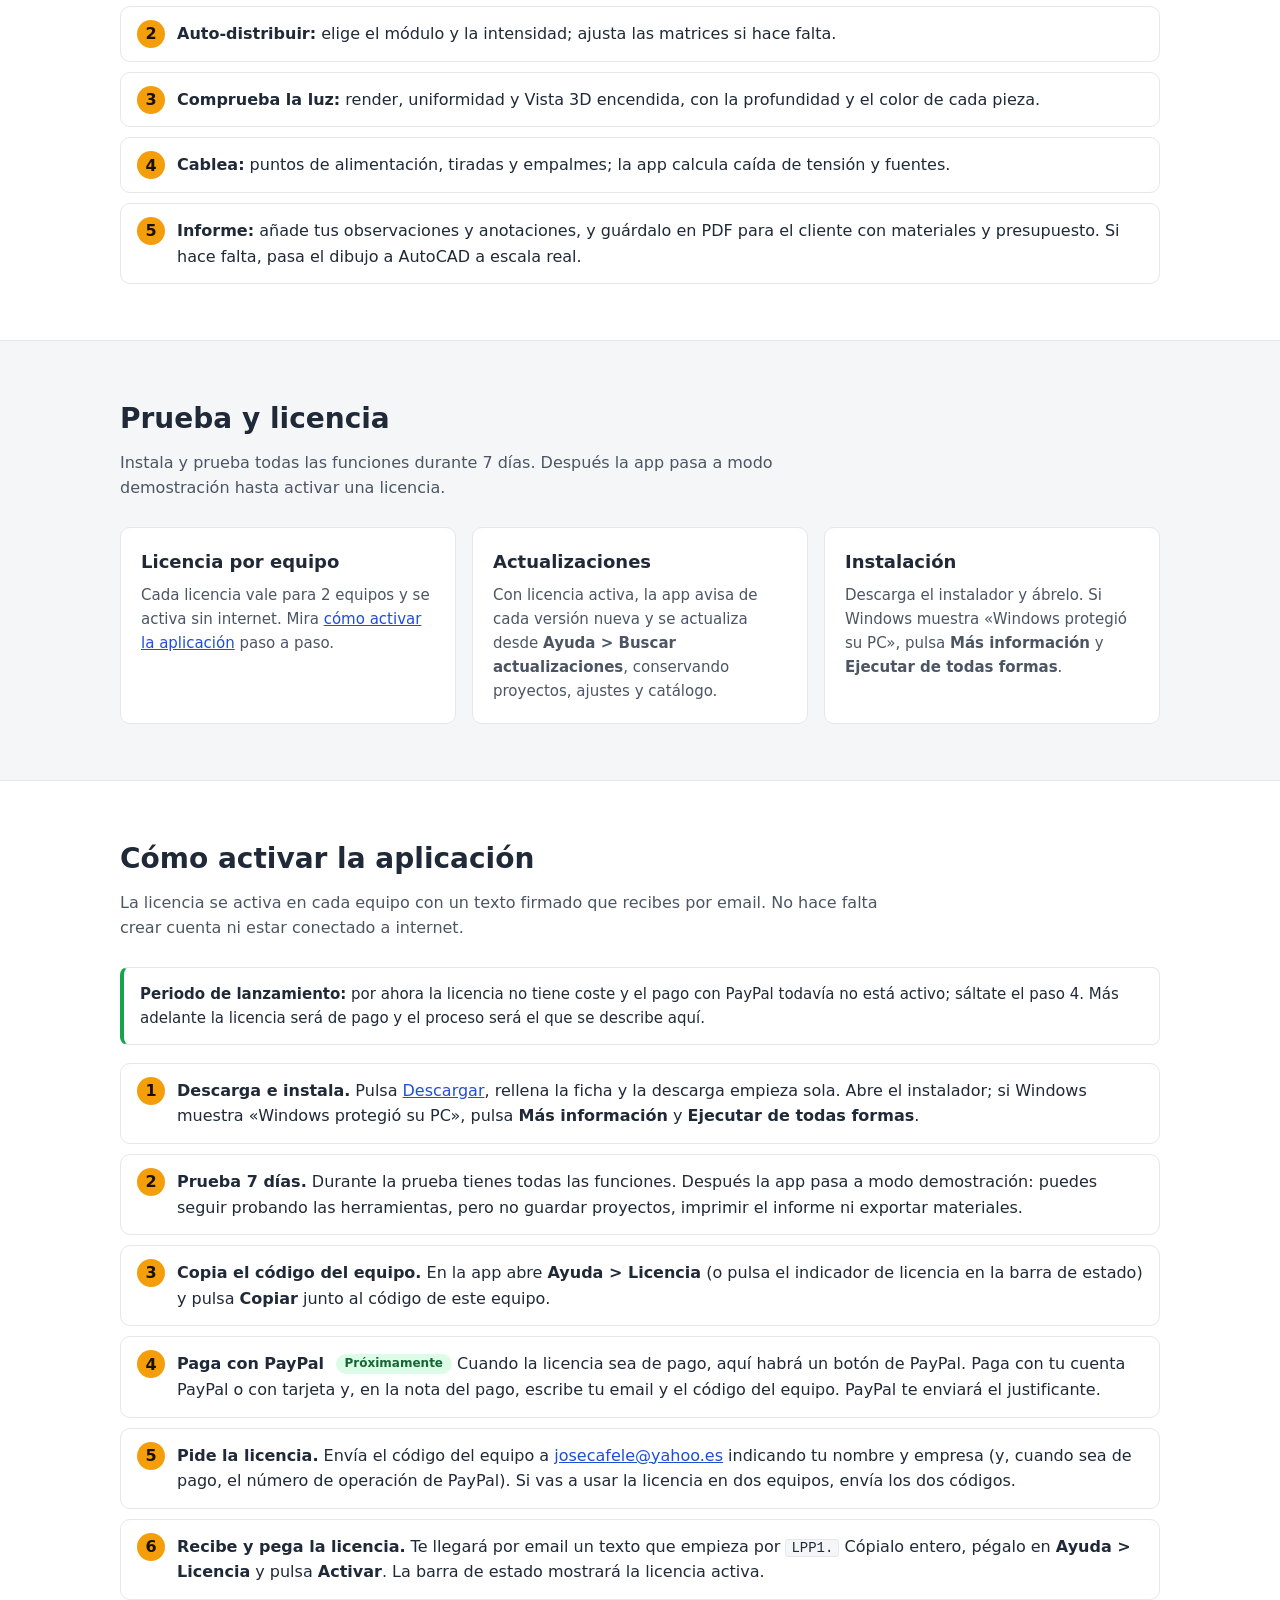
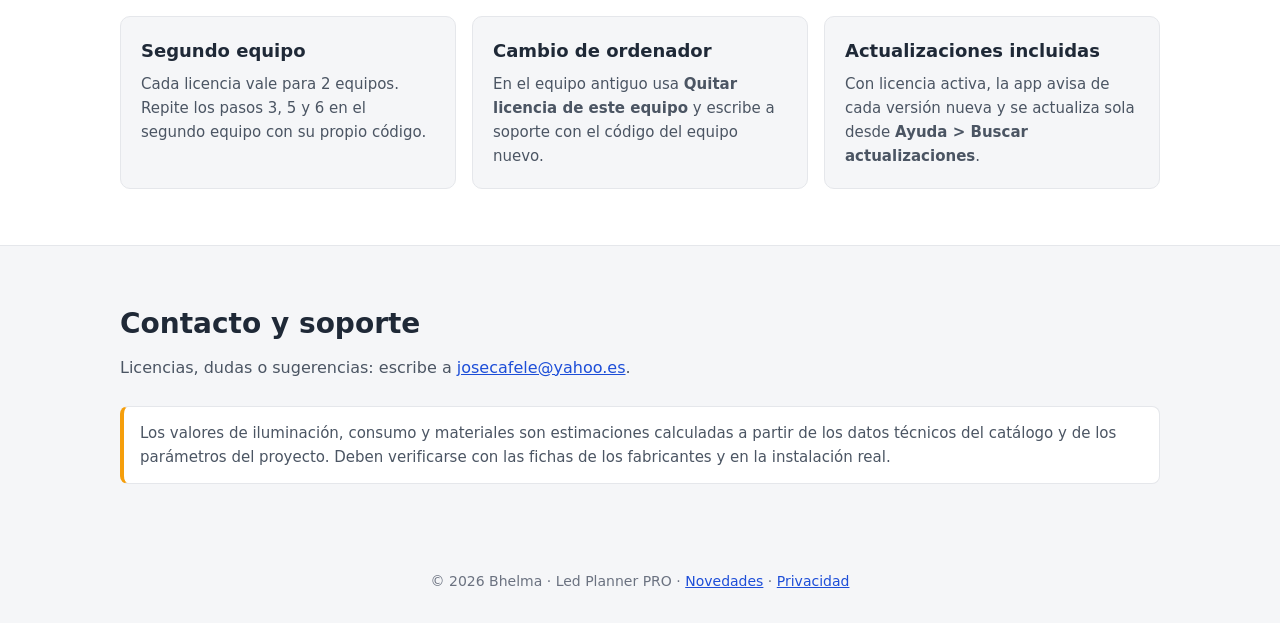
==== commit 0e2b09ea: "Web y novedades 2.13.0" ====
--- a/index.html
+++ b/index.html
@@ -61,8 +61,8 @@
     <div class="card"><div class="ic">&#9638;</div><h3>Distribución automática</h3><p>Rellena cada pieza con matrices de módulos según la separación del fabricante y la intensidad deseada, con cotas y avisos de separación y cable corto.</p></div>
     <div class="card"><div class="ic">&#128161;</div><h3>Render y Vista 3D encendida</h3><p>Mapa de iluminancia, luminancia y uniformidad por zona, con la profundidad de cada pieza y el color de su cara. En 3D se ve el cartel encendido con regulador de intensidad.</p></div>
     <div class="card"><div class="ic">&#9889;</div><h3>Cableado y caída de tensión</h3><p>Puntos de alimentación, tiradas y empalmes. Caída de tensión según ITC-BT-36, sección de cable recomendada y fuentes dimensionadas con el cableado real.</p></div>
-    <div class="card"><div class="ic">&#128203;</div><h3>Informe y presupuesto</h3><p>Informe técnico con tu logo: materiales por zona, plano con cotas, cableado y conexionado, fuentes, iluminación, colores y presupuesto. Exporta la lista de materiales a Excel.</p></div>
-    <div class="card"><div class="ic">&#128274;</div><h3>Tu catálogo, tus datos</h3><p>Usa tus propios módulos y fuentes. Todo se guarda en tu equipo: la app funciona sin internet y no envía datos tuyos ni de tus proyectos.</p></div>
+    <div class="card"><div class="ic">&#128203;</div><h3>Informe a tu medida</h3><p>Informe técnico con tu logo y tu propia plantilla: secciones, textos, portada y colores. Añade observaciones y datos del cliente, anota el plano con flechas, textos y cotas, y guárdalo en PDF. Materiales, cableado, fuentes, iluminación y presupuesto.</p></div>
+    <div class="card"><div class="ic">&#128274;</div><h3>AutoCAD, Excel y tus datos</h3><p>Exporta el cartel a AutoCAD (DXF) a escala 1:1 en milímetros, con capas, y la lista de materiales a Excel. Usa tus propios módulos y fuentes. Todo se guarda en tu equipo: la app funciona sin internet y no envía datos tuyos ni de tus proyectos.</p></div>
   </div>
 </div></section>
 
@@ -74,7 +74,7 @@
     <li><b>Auto-distribuir:</b> elige el módulo y la intensidad; ajusta las matrices si hace falta.</li>
     <li><b>Comprueba la luz:</b> render, uniformidad y Vista 3D encendida, con la profundidad y el color de cada pieza.</li>
     <li><b>Cablea:</b> puntos de alimentación, tiradas y empalmes; la app calcula caída de tensión y fuentes.</li>
-    <li><b>Informe:</b> imprímelo o guárdalo en PDF para el cliente, con materiales y presupuesto.</li>
+    <li><b>Informe:</b> añade tus observaciones y anotaciones, y guárdalo en PDF para el cliente con materiales y presupuesto. Si hace falta, pasa el dibujo a AutoCAD a escala real.</li>
   </ol>
 </div></section>
 
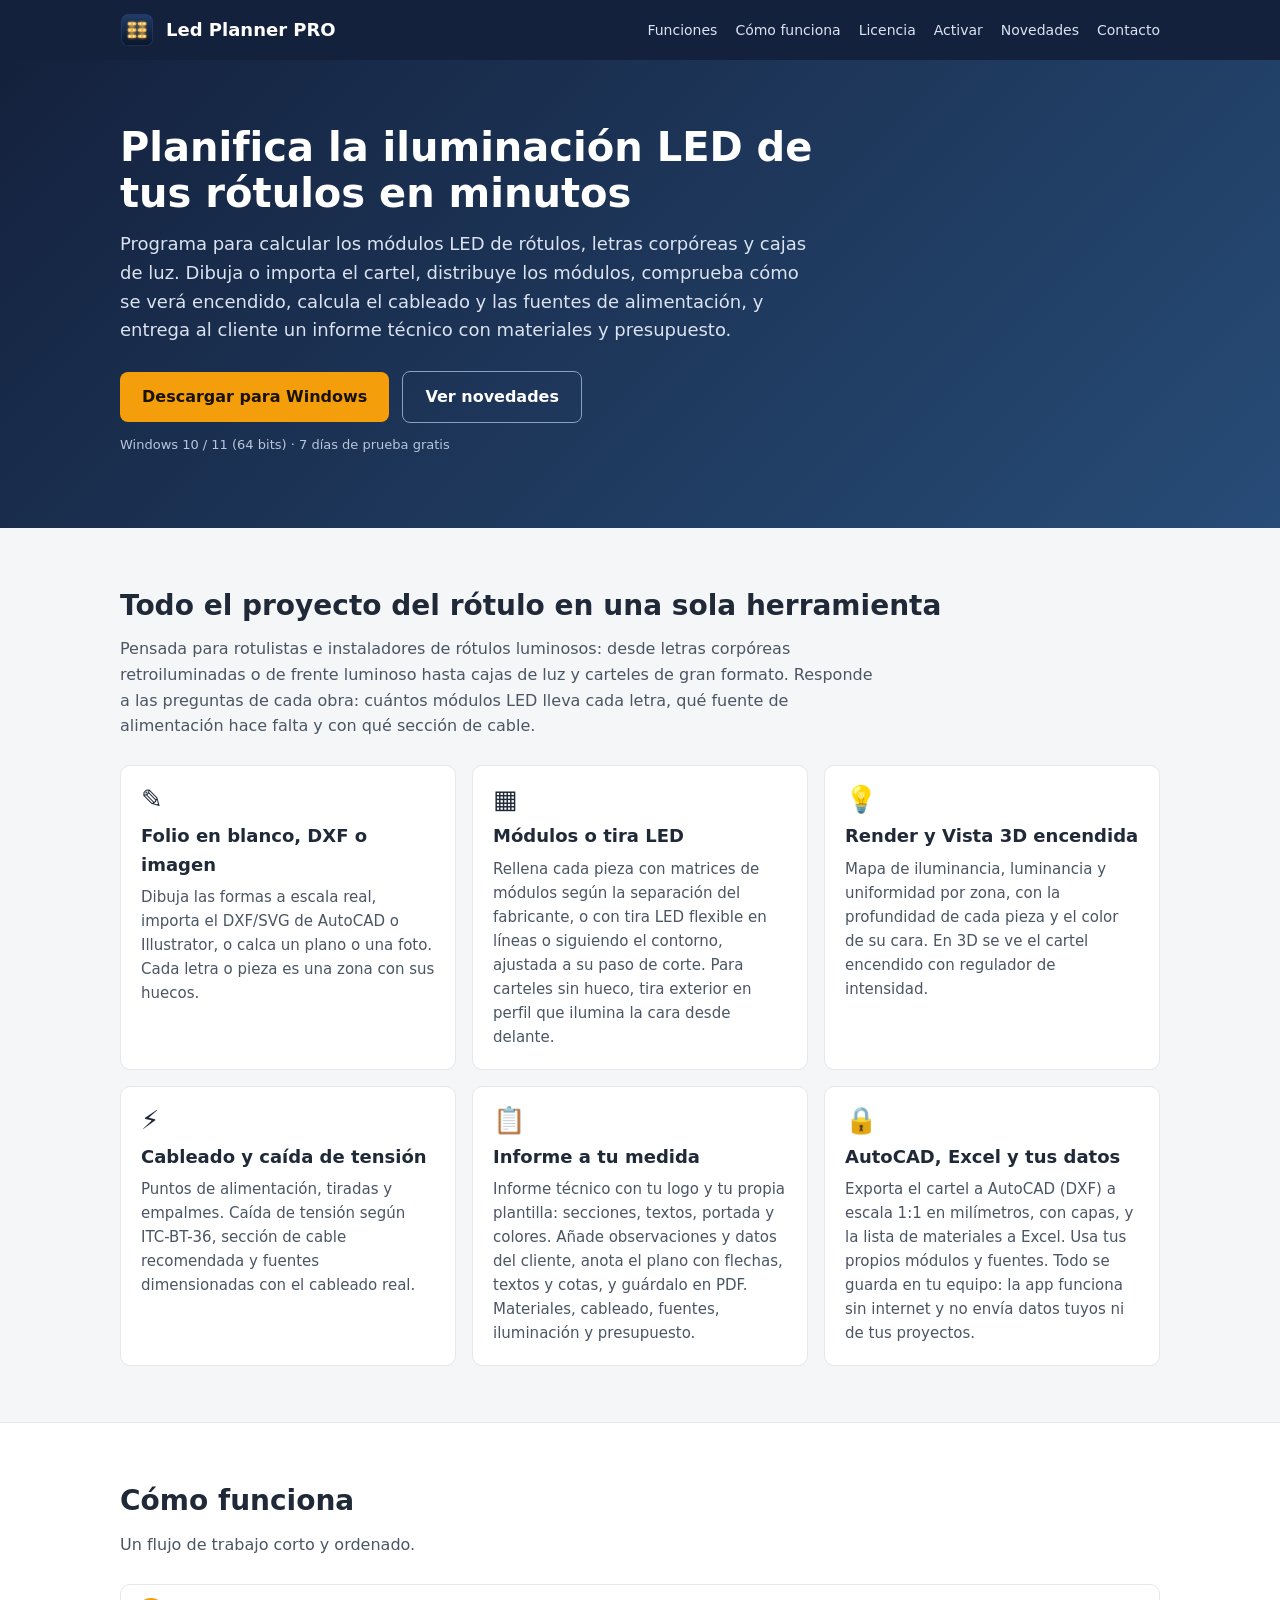
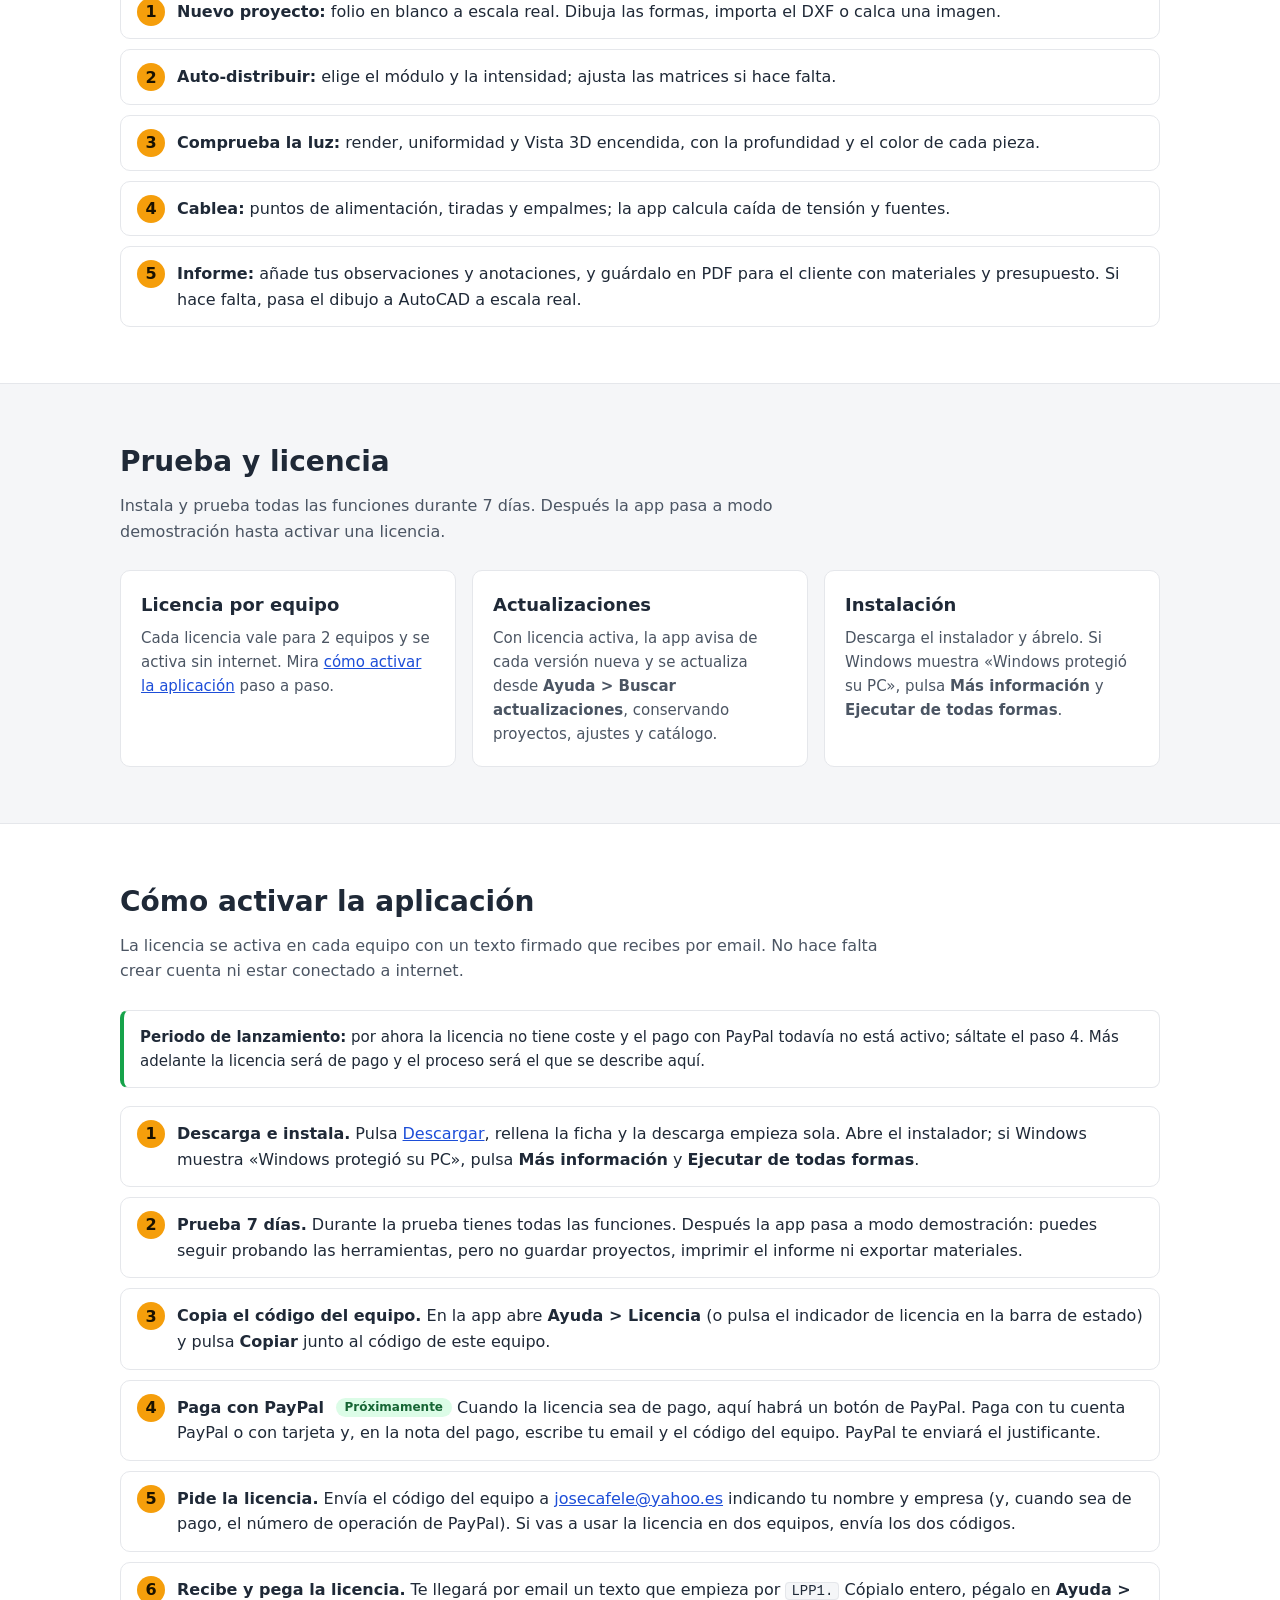
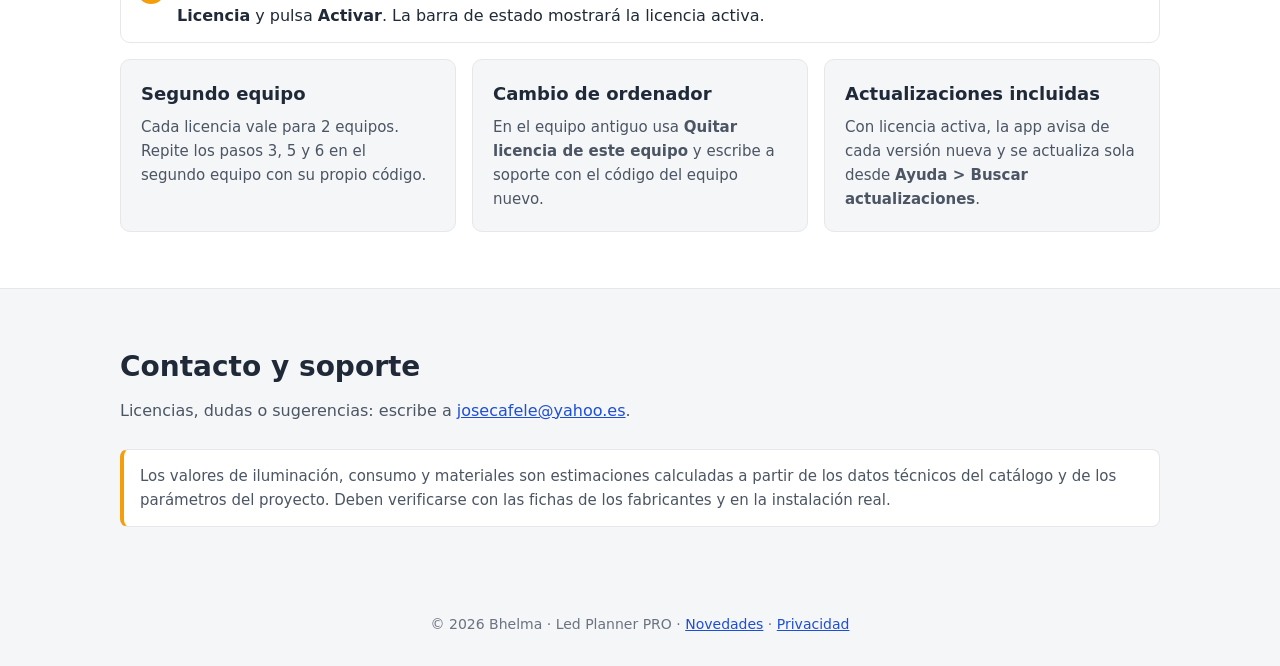
==== commit 0d4ba1a0: "Web y novedades 2.16.0" ====
--- a/index.html
+++ b/index.html
@@ -58,7 +58,7 @@
   <p class="lead">Pensada para rotulistas e instaladores de rótulos luminosos: desde letras corpóreas retroiluminadas o de frente luminoso hasta cajas de luz y carteles de gran formato. Responde a las preguntas de cada obra: cuántos módulos LED lleva cada letra, qué fuente de alimentación hace falta y con qué sección de cable.</p>
   <div class="grid">
     <div class="card"><div class="ic">&#9998;</div><h3>Folio en blanco, DXF o imagen</h3><p>Dibuja las formas a escala real, importa el DXF/SVG de AutoCAD o Illustrator, o calca un plano o una foto. Cada letra o pieza es una zona con sus huecos.</p></div>
-    <div class="card"><div class="ic">&#9638;</div><h3>Distribución automática</h3><p>Rellena cada pieza con matrices de módulos según la separación del fabricante y la intensidad deseada, con cotas y avisos de separación y cable corto.</p></div>
+    <div class="card"><div class="ic">&#9638;</div><h3>Módulos o tira LED</h3><p>Rellena cada pieza con matrices de módulos según la separación del fabricante, o con tira LED flexible en líneas o siguiendo el contorno, ajustada a su paso de corte. Para carteles sin hueco, tira exterior en perfil que ilumina la cara desde delante.</p></div>
     <div class="card"><div class="ic">&#128161;</div><h3>Render y Vista 3D encendida</h3><p>Mapa de iluminancia, luminancia y uniformidad por zona, con la profundidad de cada pieza y el color de su cara. En 3D se ve el cartel encendido con regulador de intensidad.</p></div>
     <div class="card"><div class="ic">&#9889;</div><h3>Cableado y caída de tensión</h3><p>Puntos de alimentación, tiradas y empalmes. Caída de tensión según ITC-BT-36, sección de cable recomendada y fuentes dimensionadas con el cableado real.</p></div>
     <div class="card"><div class="ic">&#128203;</div><h3>Informe a tu medida</h3><p>Informe técnico con tu logo y tu propia plantilla: secciones, textos, portada y colores. Añade observaciones y datos del cliente, anota el plano con flechas, textos y cotas, y guárdalo en PDF. Materiales, cableado, fuentes, iluminación y presupuesto.</p></div>
